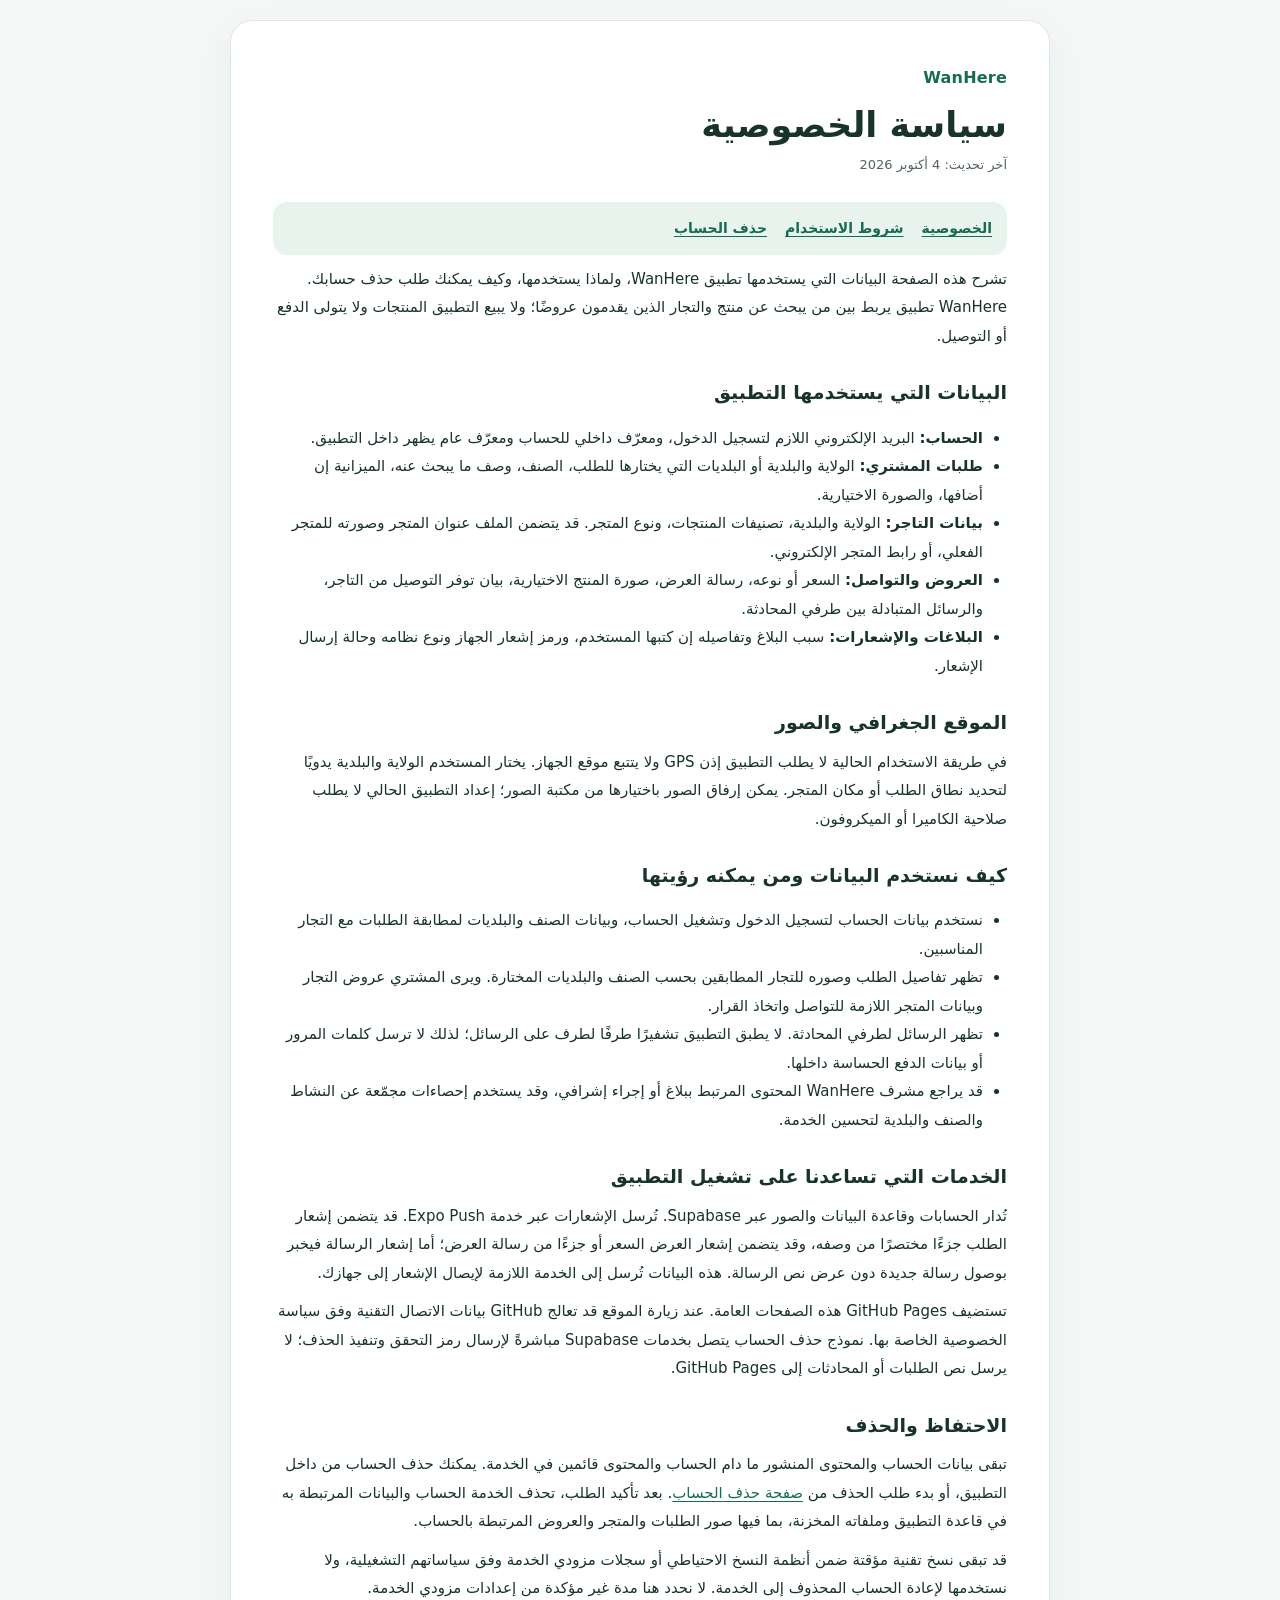
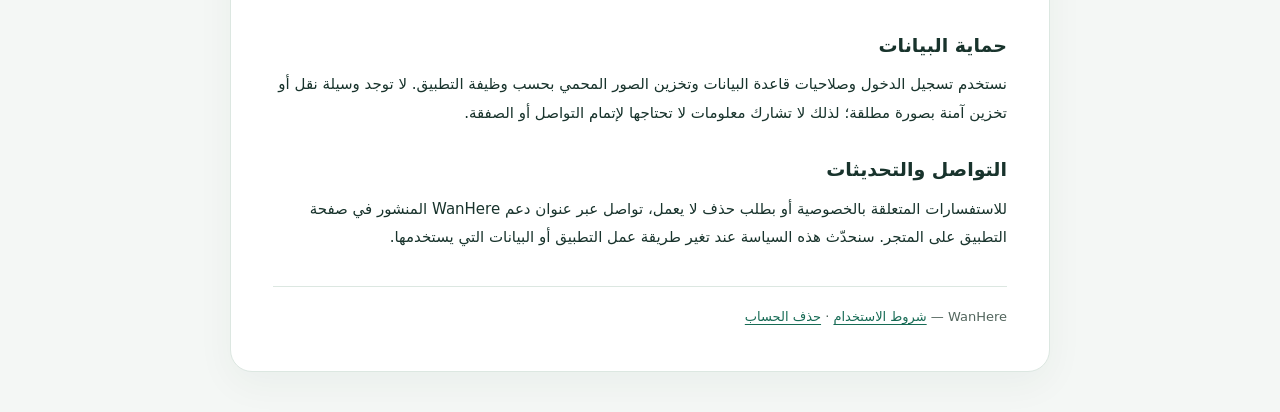
==== index.html @ d3c127b3 "Add files via upload" ====
<!doctype html>
<html lang="ar" dir="rtl">
<head>
  <meta charset="utf-8">
  <meta name="viewport" content="width=device-width, initial-scale=1">
  <meta name="description" content="سياسة الخصوصية لتطبيق WanHere.">
  <title>سياسة الخصوصية | WanHere</title>
  <link rel="stylesheet" href="styles.css">
</head>
<body>
  <main>
    <div class="brand">WanHere</div>
    <h1>سياسة الخصوصية</h1>
    <p class="updated">آخر تحديث: 4 أكتوبر 2026</p>
    <nav class="nav" aria-label="صفحات WanHere">
      <a href="index.html">الخصوصية</a>
      <a href="terms.html">شروط الاستخدام</a>
      <a href="delete-account.html">حذف الحساب</a>
    </nav>

    <p>تشرح هذه الصفحة البيانات التي يستخدمها تطبيق WanHere، ولماذا يستخدمها، وكيف يمكنك طلب حذف حسابك. WanHere تطبيق يربط بين من يبحث عن منتج والتجار الذين يقدمون عروضًا؛ ولا يبيع التطبيق المنتجات ولا يتولى الدفع أو التوصيل.</p>

    <h2>البيانات التي يستخدمها التطبيق</h2>
    <ul>
      <li><strong>الحساب:</strong> البريد الإلكتروني اللازم لتسجيل الدخول، ومعرّف داخلي للحساب ومعرّف عام يظهر داخل التطبيق.</li>
      <li><strong>طلبات المشتري:</strong> الولاية والبلدية أو البلديات التي يختارها للطلب، الصنف، وصف ما يبحث عنه، الميزانية إن أضافها، والصورة الاختيارية.</li>
      <li><strong>بيانات التاجر:</strong> الولاية والبلدية، تصنيفات المنتجات، ونوع المتجر. قد يتضمن الملف عنوان المتجر وصورته للمتجر الفعلي، أو رابط المتجر الإلكتروني.</li>
      <li><strong>العروض والتواصل:</strong> السعر أو نوعه، رسالة العرض، صورة المنتج الاختيارية، بيان توفر التوصيل من التاجر، والرسائل المتبادلة بين طرفي المحادثة.</li>
      <li><strong>البلاغات والإشعارات:</strong> سبب البلاغ وتفاصيله إن كتبها المستخدم، ورمز إشعار الجهاز ونوع نظامه وحالة إرسال الإشعار.</li>
    </ul>

    <h2>الموقع الجغرافي والصور</h2>
    <p>في طريقة الاستخدام الحالية لا يطلب التطبيق إذن GPS ولا يتتبع موقع الجهاز. يختار المستخدم الولاية والبلدية يدويًا لتحديد نطاق الطلب أو مكان المتجر. يمكن إرفاق الصور باختيارها من مكتبة الصور؛ إعداد التطبيق الحالي لا يطلب صلاحية الكاميرا أو الميكروفون.</p>

    <h2>كيف نستخدم البيانات ومن يمكنه رؤيتها</h2>
    <ul>
      <li>نستخدم بيانات الحساب لتسجيل الدخول وتشغيل الحساب، وبيانات الصنف والبلديات لمطابقة الطلبات مع التجار المناسبين.</li>
      <li>تظهر تفاصيل الطلب وصوره للتجار المطابقين بحسب الصنف والبلديات المختارة. ويرى المشتري عروض التجار وبيانات المتجر اللازمة للتواصل واتخاذ القرار.</li>
      <li>تظهر الرسائل لطرفي المحادثة. لا يطبق التطبيق تشفيرًا طرفًا لطرف على الرسائل؛ لذلك لا ترسل كلمات المرور أو بيانات الدفع الحساسة داخلها.</li>
      <li>قد يراجع مشرف WanHere المحتوى المرتبط ببلاغ أو إجراء إشرافي، وقد يستخدم إحصاءات مجمّعة عن النشاط والصنف والبلدية لتحسين الخدمة.</li>
    </ul>

    <h2>الخدمات التي تساعدنا على تشغيل التطبيق</h2>
    <p>تُدار الحسابات وقاعدة البيانات والصور عبر Supabase. تُرسل الإشعارات عبر خدمة Expo Push. قد يتضمن إشعار الطلب جزءًا مختصرًا من وصفه، وقد يتضمن إشعار العرض السعر أو جزءًا من رسالة العرض؛ أما إشعار الرسالة فيخبر بوصول رسالة جديدة دون عرض نص الرسالة. هذه البيانات تُرسل إلى الخدمة اللازمة لإيصال الإشعار إلى جهازك.</p>
    <p>تستضيف GitHub Pages هذه الصفحات العامة. عند زيارة الموقع قد تعالج GitHub بيانات الاتصال التقنية وفق سياسة الخصوصية الخاصة بها. نموذج حذف الحساب يتصل بخدمات Supabase مباشرةً لإرسال رمز التحقق وتنفيذ الحذف؛ لا يرسل نص الطلبات أو المحادثات إلى GitHub Pages.</p>

    <h2>الاحتفاظ والحذف</h2>
    <p>تبقى بيانات الحساب والمحتوى المنشور ما دام الحساب والمحتوى قائمين في الخدمة. يمكنك حذف الحساب من داخل التطبيق، أو بدء طلب الحذف من <a href="delete-account.html">صفحة حذف الحساب</a>. بعد تأكيد الطلب، تحذف الخدمة الحساب والبيانات المرتبطة به في قاعدة التطبيق وملفاته المخزنة، بما فيها صور الطلبات والمتجر والعروض المرتبطة بالحساب.</p>
    <p>قد تبقى نسخ تقنية مؤقتة ضمن أنظمة النسخ الاحتياطي أو سجلات مزودي الخدمة وفق سياساتهم التشغيلية، ولا نستخدمها لإعادة الحساب المحذوف إلى الخدمة. لا نحدد هنا مدة غير مؤكدة من إعدادات مزودي الخدمة.</p>

    <h2>حماية البيانات</h2>
    <p>نستخدم تسجيل الدخول وصلاحيات قاعدة البيانات وتخزين الصور المحمي بحسب وظيفة التطبيق. لا توجد وسيلة نقل أو تخزين آمنة بصورة مطلقة؛ لذلك لا تشارك معلومات لا تحتاجها لإتمام التواصل أو الصفقة.</p>

    <h2>التواصل والتحديثات</h2>
    <p>للاستفسارات المتعلقة بالخصوصية أو بطلب حذف لا يعمل، تواصل عبر عنوان دعم WanHere المنشور في صفحة التطبيق على المتجر. سنحدّث هذه السياسة عند تغير طريقة عمل التطبيق أو البيانات التي يستخدمها.</p>
    <footer>WanHere — <a href="terms.html">شروط الاستخدام</a> · <a href="delete-account.html">حذف الحساب</a></footer>
  </main>
</body>
</html>
---- styles.css ----
:root {
  color-scheme: light;
  --ink: #18332c;
  --muted: #52655d;
  --green: #176b55;
  --green-light: #e8f3ee;
  --line: #dce7e1;
  --paper: #ffffff;
  --backdrop: #f4f7f5;
  --danger: #a52b25;
}

* { box-sizing: border-box; }

body {
  margin: 0;
  padding: 20px 14px 40px;
  background: var(--backdrop);
  color: var(--ink);
  font-family: system-ui, -apple-system, "Segoe UI", sans-serif;
  line-height: 1.9;
}

main {
  width: min(100%, 820px);
  margin: 0 auto;
  padding: clamp(20px, 5vw, 42px);
  border: 1px solid var(--line);
  border-radius: 22px;
  background: var(--paper);
  box-shadow: 0 12px 38px #173d2b0c;
}

.brand { color: var(--green); font-weight: 850; letter-spacing: .2px; }
h1 { margin: 8px 0 3px; font-size: clamp(25px, 5vw, 35px); line-height: 1.4; }
.updated { margin: 0 0 24px; color: var(--muted); font-size: 13px; }
h2 { margin: 28px 0 8px; font-size: 19px; line-height: 1.55; }
p, li { font-size: 15px; }
p { margin: 10px 0; }
ul { padding-inline-start: 24px; }
a { color: var(--green); text-underline-offset: 3px; }
.nav { display: flex; flex-wrap: wrap; gap: 8px 18px; padding: 13px 15px; border-radius: 14px; background: var(--green-light); }
.nav a { font-size: 14px; font-weight: 700; }
.note { padding: 14px 16px; border-inline-start: 4px solid var(--green); border-radius: 10px; background: #f3f8f5; color: var(--muted); }
footer { margin-top: 34px; padding-top: 18px; border-top: 1px solid var(--line); color: var(--muted); font-size: 13px; }
label { display: block; margin: 17px 0 6px; font-weight: 750; }
input[type="email"], input[type="text"] { width: 100%; min-height: 49px; padding: 10px 13px; border: 1px solid #bdcec5; border-radius: 11px; background: white; color: var(--ink); font: inherit; direction: ltr; text-align: left; }
button { min-height: 48px; margin-top: 12px; padding: 10px 17px; border: 0; border-radius: 12px; background: var(--green); color: white; font: inherit; font-weight: 750; cursor: pointer; }
button:disabled { cursor: wait; opacity: .55; }
.full { width: 100%; }
.danger { background: var(--danger); }
.check { display: flex; align-items: flex-start; gap: 10px; margin-top: 18px; line-height: 1.7; }
.check input { flex: 0 0 auto; margin-top: 8px; }
.status { min-height: 27px; margin-top: 15px; color: var(--green); font-weight: 700; }
.status.error { color: var(--danger); }
.warning { padding: 13px 15px; border-radius: 12px; background: #fff2e0; color: #744414; font-size: 14px; }
[hidden] { display: none !important; }

@media (max-width: 520px) {
  body { padding: 10px 8px 24px; }
  main { border-radius: 16px; }
  p, li { font-size: 14px; }
}
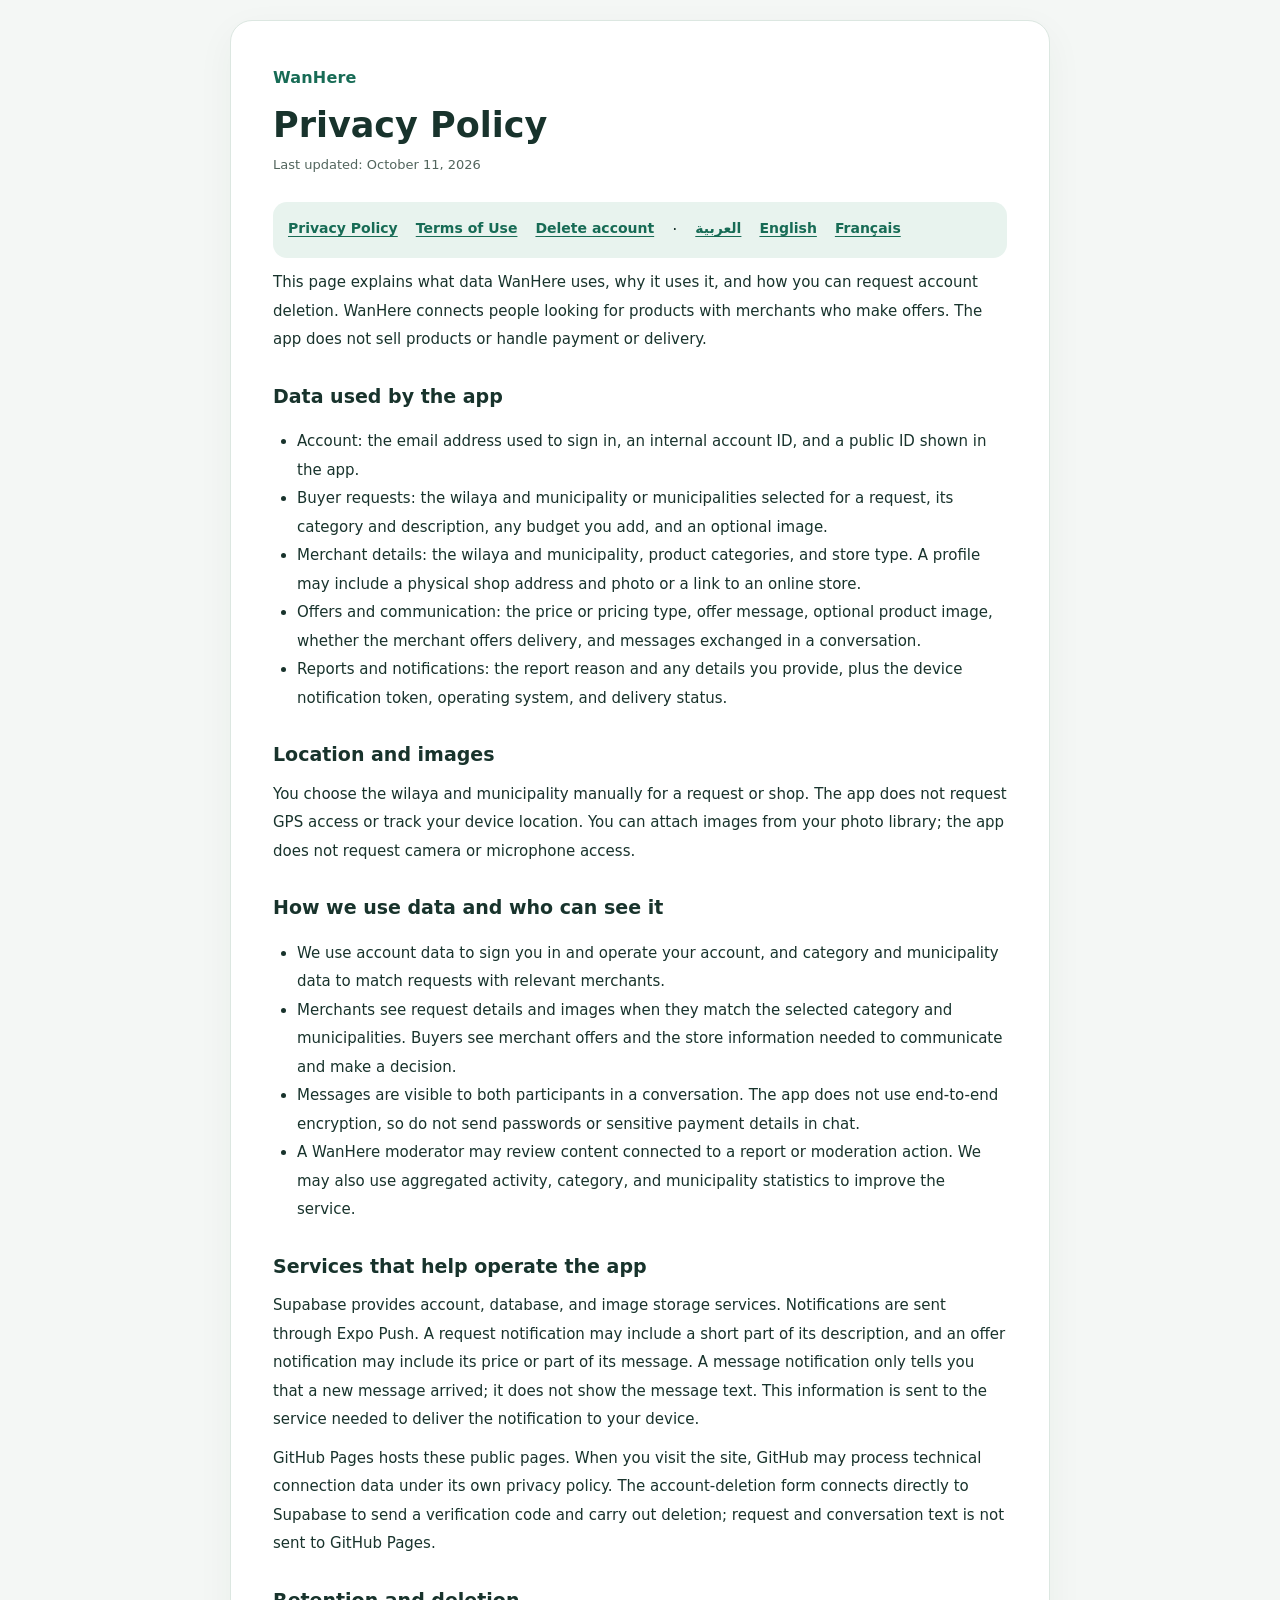
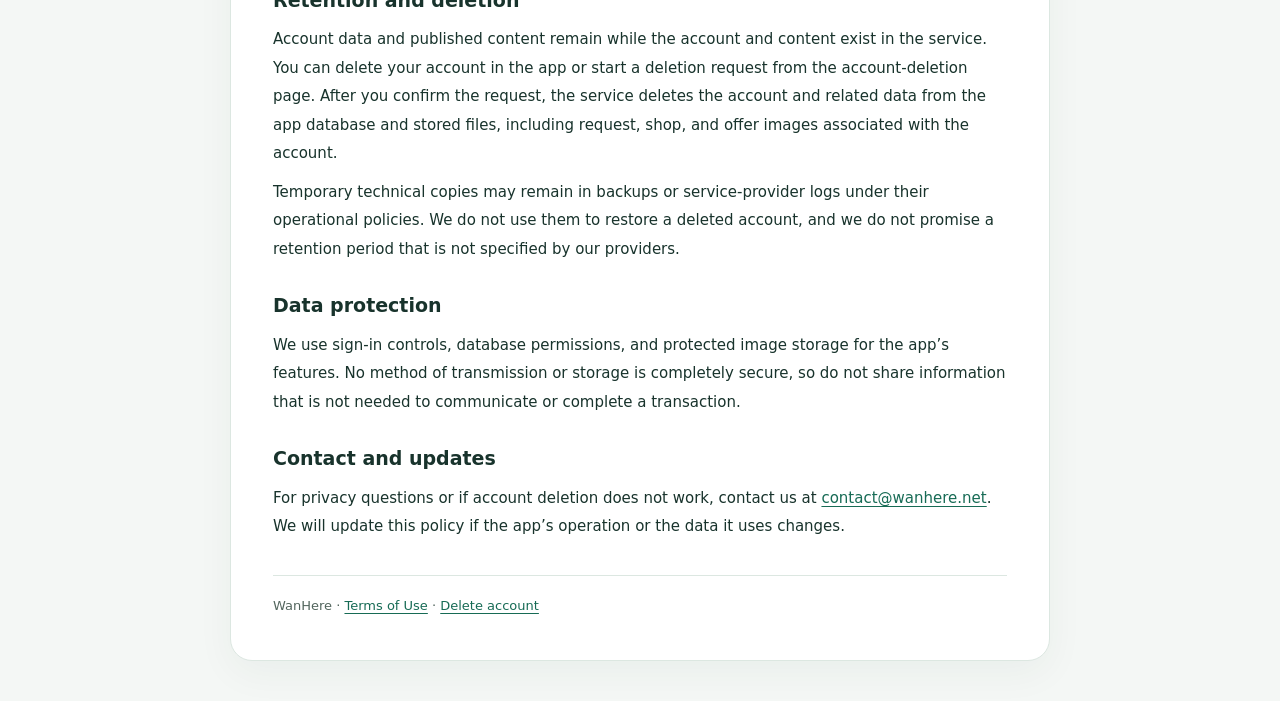
==== commit 74753dfd: "Update legal pages with WanHere contact and translations" ====
--- a/index.html
+++ b/index.html
@@ -11,7 +11,7 @@
   <main>
     <div class="brand">WanHere</div>
     <h1>سياسة الخصوصية</h1>
-    <p class="updated">آخر تحديث: 4 أكتوبر 2026</p>
+    <p class="updated">آخر تحديث: 11 أكتوبر 2026</p>
     <nav class="nav" aria-label="صفحات WanHere">
       <a href="index.html">الخصوصية</a>
       <a href="terms.html">شروط الاستخدام</a>
@@ -30,7 +30,7 @@
     </ul>
 
     <h2>الموقع الجغرافي والصور</h2>
-    <p>في طريقة الاستخدام الحالية لا يطلب التطبيق إذن GPS ولا يتتبع موقع الجهاز. يختار المستخدم الولاية والبلدية يدويًا لتحديد نطاق الطلب أو مكان المتجر. يمكن إرفاق الصور باختيارها من مكتبة الصور؛ إعداد التطبيق الحالي لا يطلب صلاحية الكاميرا أو الميكروفون.</p>
+    <p>في الاستخدام الحالي، يختار المستخدم الولاية والبلدية يدويًا؛ لا يطلب التطبيق إذن GPS ولا يتتبع موقع الجهاز. ويمكن إرفاق الصور باختيارها من مكتبة الصور؛ ولا يطلب التطبيق إذن الكاميرا أو الميكروفون.</p>
 
     <h2>كيف نستخدم البيانات ومن يمكنه رؤيتها</h2>
     <ul>
@@ -52,8 +52,9 @@
     <p>نستخدم تسجيل الدخول وصلاحيات قاعدة البيانات وتخزين الصور المحمي بحسب وظيفة التطبيق. لا توجد وسيلة نقل أو تخزين آمنة بصورة مطلقة؛ لذلك لا تشارك معلومات لا تحتاجها لإتمام التواصل أو الصفقة.</p>
 
     <h2>التواصل والتحديثات</h2>
-    <p>للاستفسارات المتعلقة بالخصوصية أو بطلب حذف لا يعمل، تواصل عبر عنوان دعم WanHere المنشور في صفحة التطبيق على المتجر. سنحدّث هذه السياسة عند تغير طريقة عمل التطبيق أو البيانات التي يستخدمها.</p>
+    <p>للاستفسارات المتعلقة بالخصوصية أو بطلب حذف لا يعمل، تواصل معنا عبر <a href="mailto:contact@wanhere.net">contact@wanhere.net</a>. سنحدّث هذه السياسة عند تغير طريقة عمل التطبيق أو البيانات التي يستخدمها.</p>
     <footer>WanHere — <a href="terms.html">شروط الاستخدام</a> · <a href="delete-account.html">حذف الحساب</a></footer>
   </main>
+  <script src="localize.js"></script>
 </body>
 </html>
